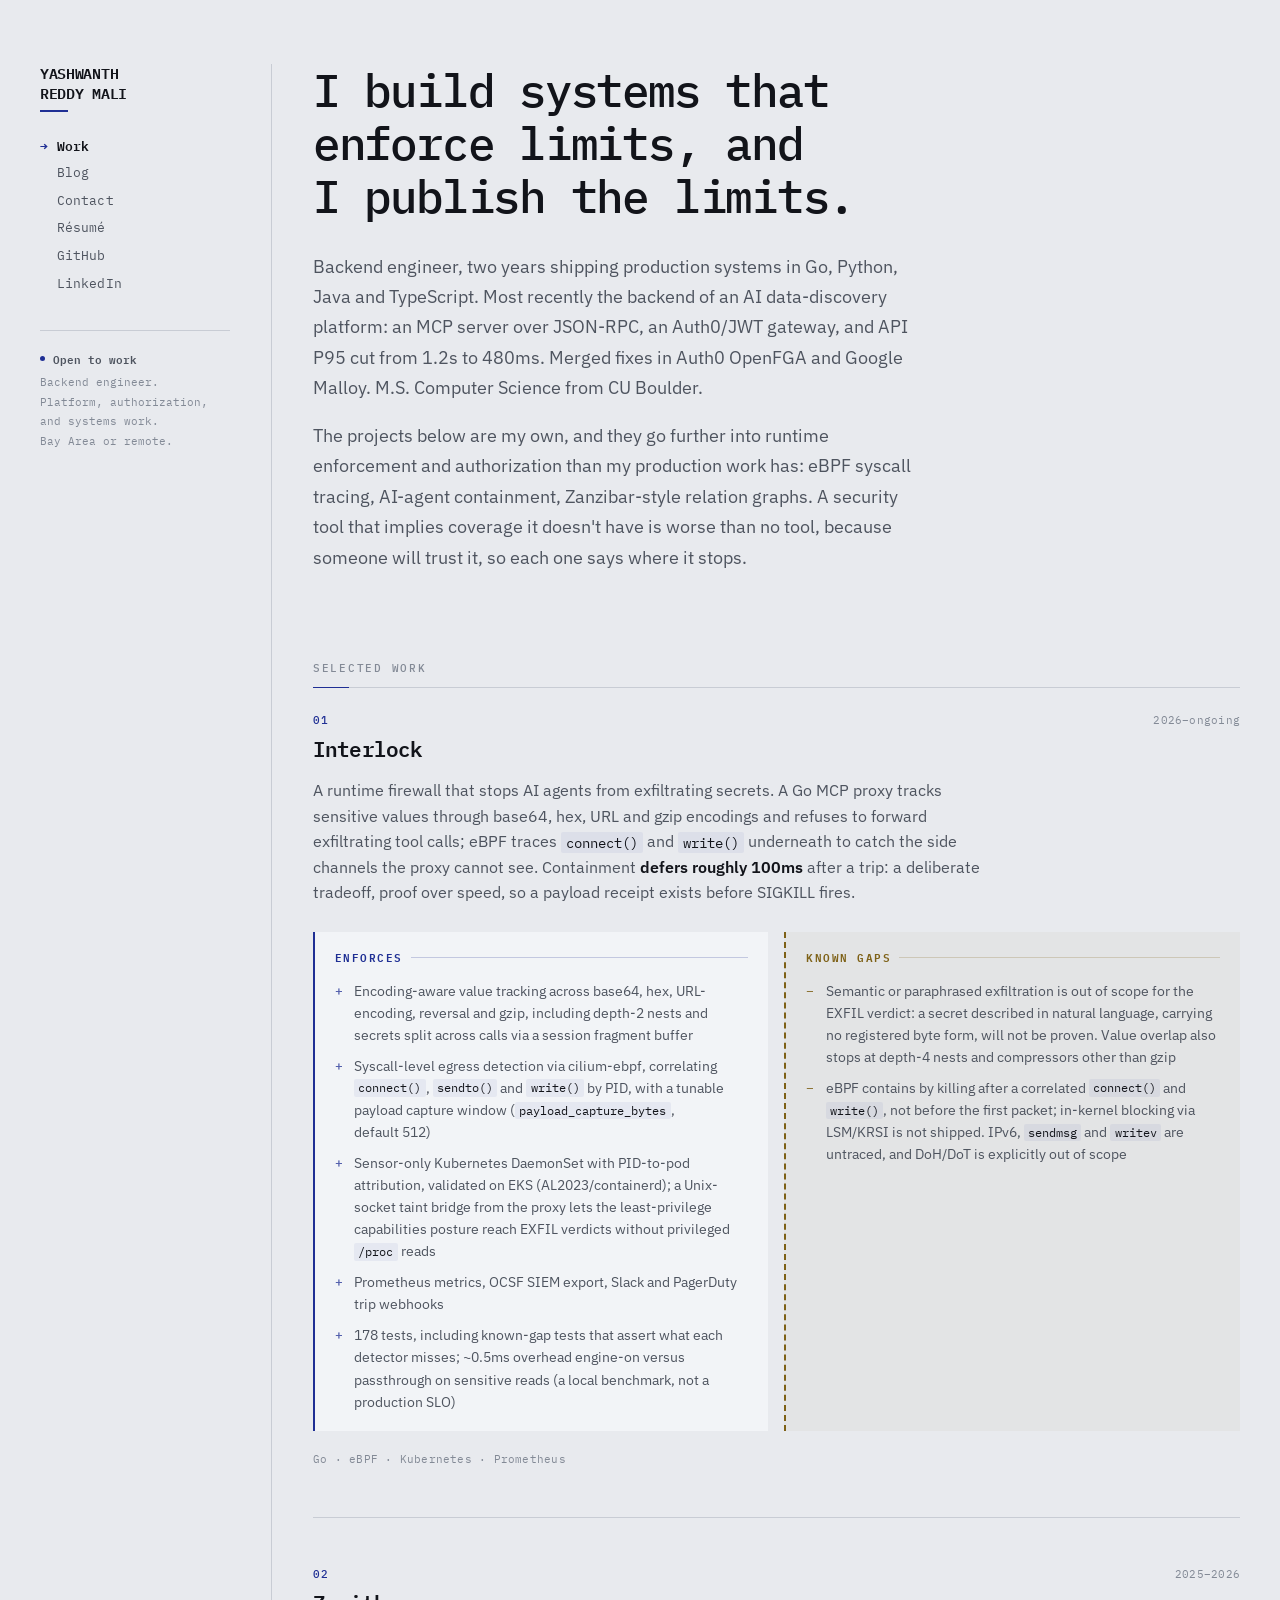
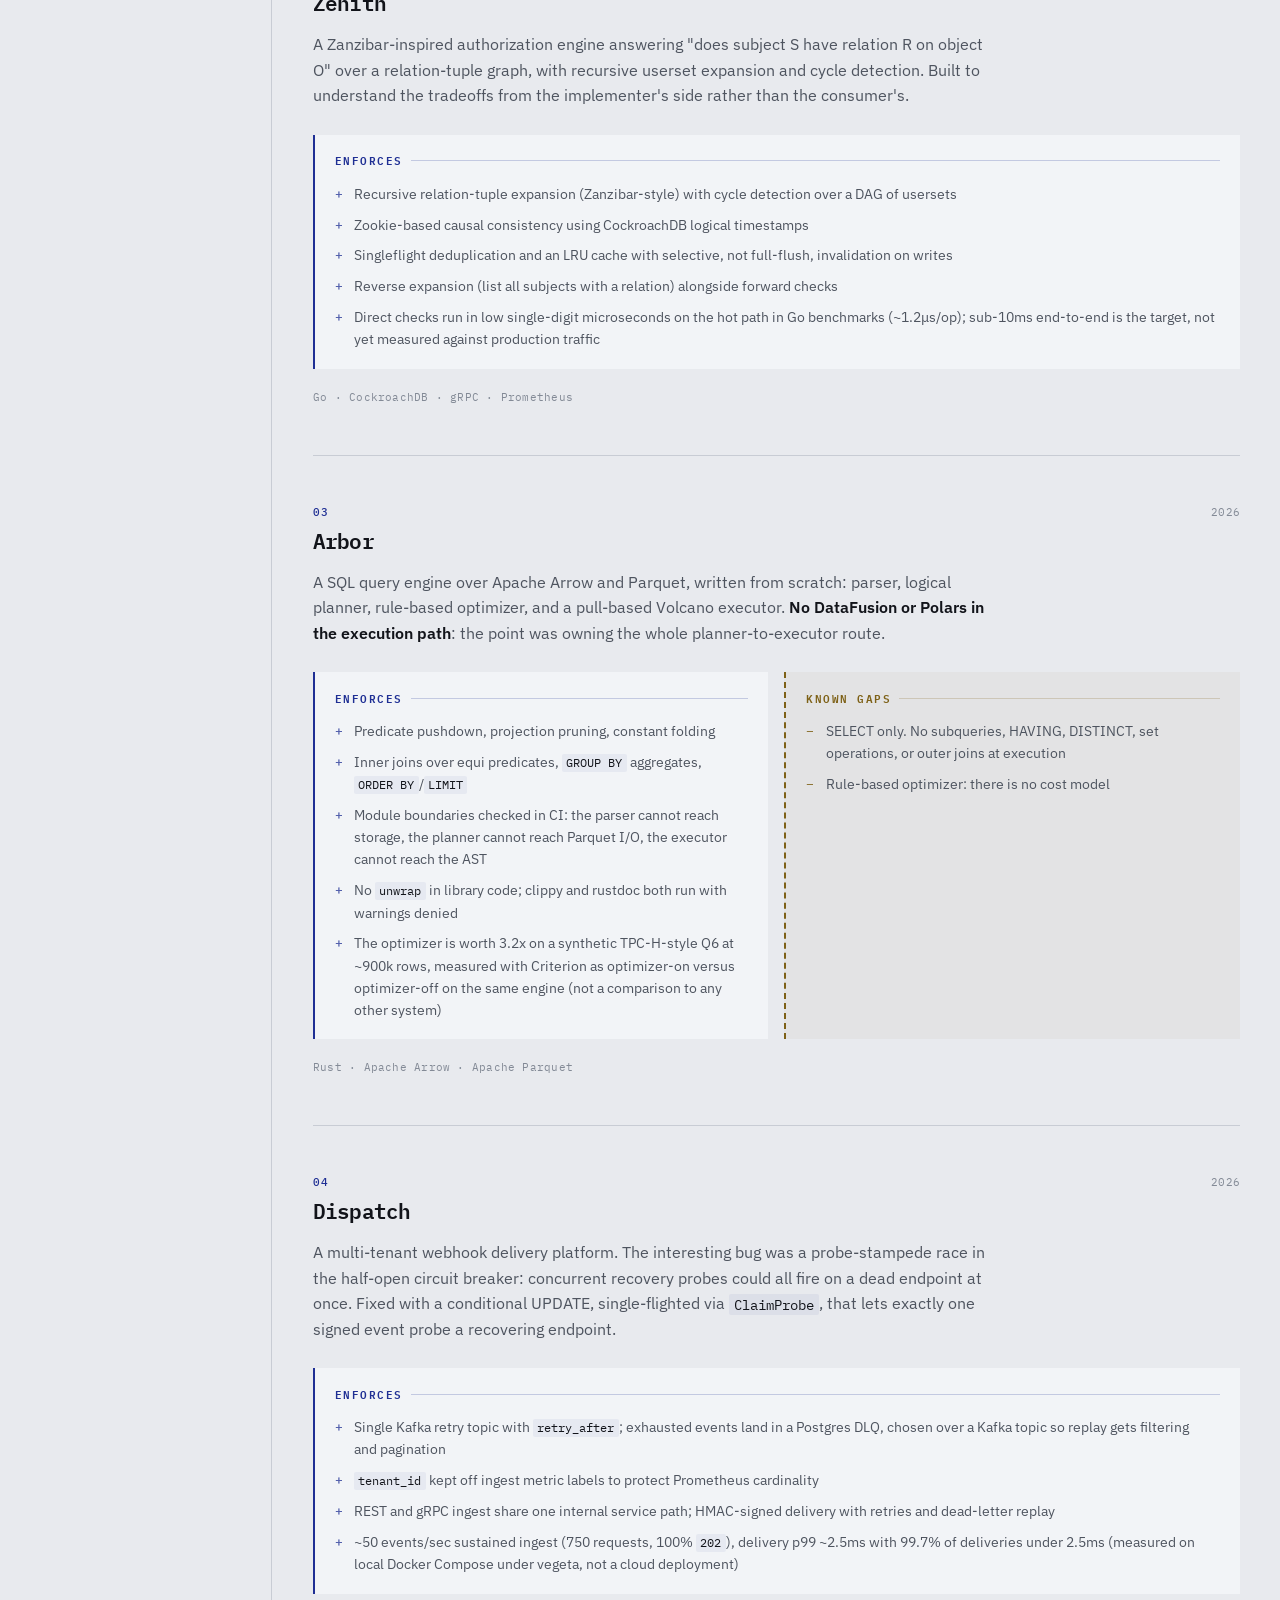
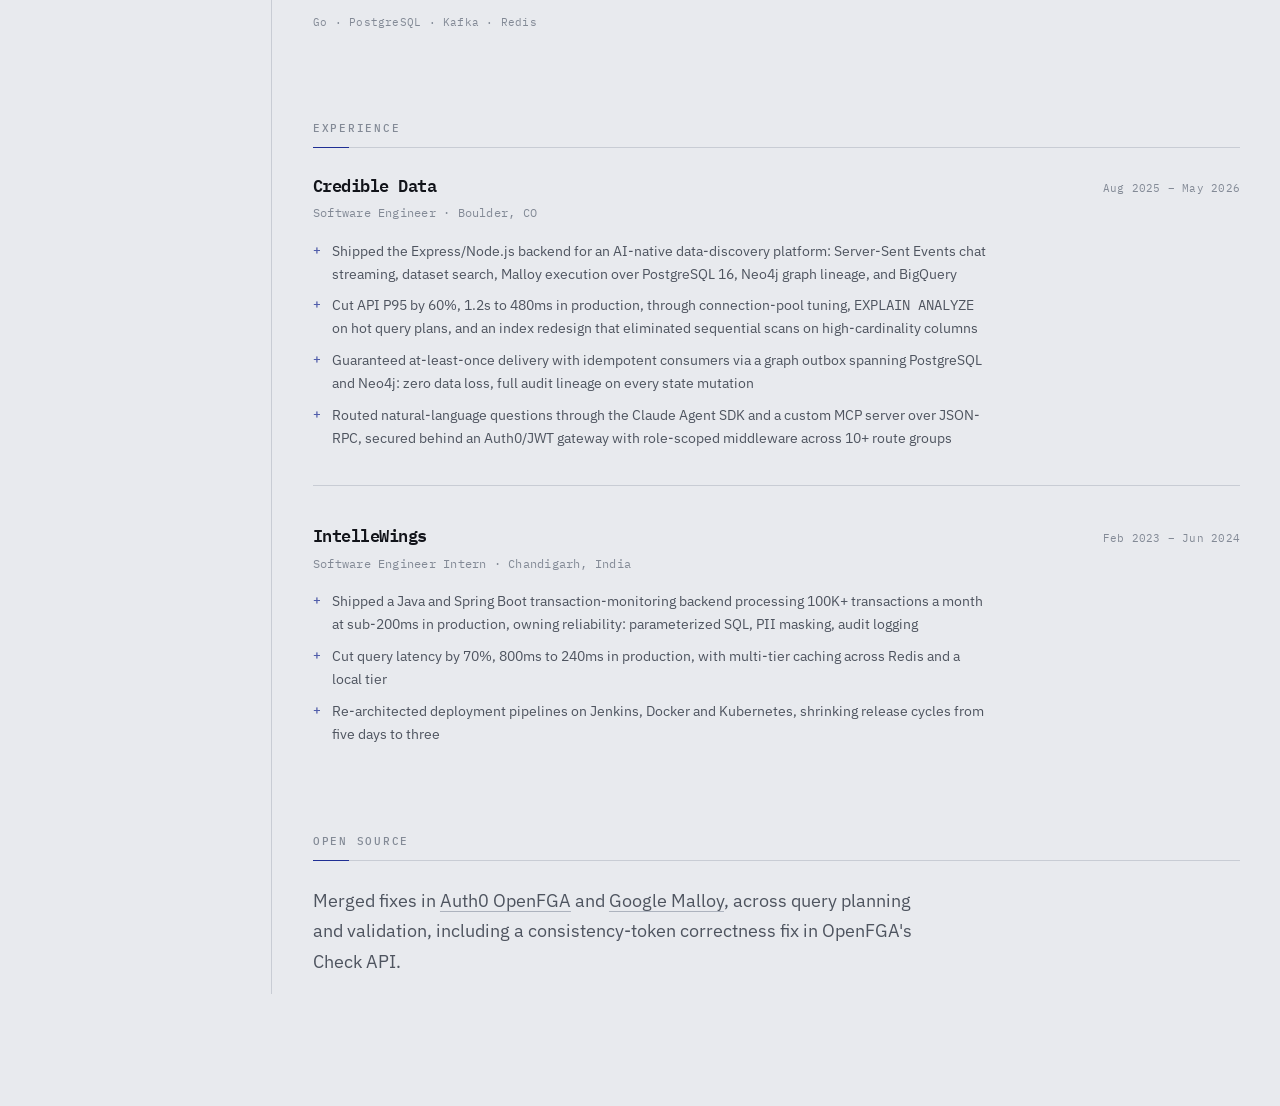
==== index.html @ bd410fbe "Initial commit: yashwanthreddymali.com Static site, no build step, no framework. Home, blog, and con" ====
<!DOCTYPE html>
<html lang="en">
<head>
<meta charset="utf-8">
<meta name="viewport" content="width=device-width, initial-scale=1">
<title>Yashwanth Reddy Mali | backend engineer</title>
<meta name="description" content="Backend engineer. Production systems in Go, Python and TypeScript; projects in runtime enforcement, authorization, and query engines.">
<link rel="icon" href="data:image/svg+xml,%3Csvg%20xmlns%3D%22http%3A%2F%2Fwww.w3.org%2F2000%2Fsvg%22%20viewBox%3D%220%200%2032%2032%22%3E%3Crect%20width%3D%2232%22%20height%3D%2232%22%20rx%3D%224%22%20fill%3D%22%2314161A%22%2F%3E%3Ctext%20x%3D%2216%22%20y%3D%2224%22%20font-family%3D%22ui-monospace%2CSFMono-Regular%2CMenlo%2Cmonospace%22%20font-size%3D%2221%22%20font-weight%3D%22700%22%20fill%3D%22%239DAEFF%22%20text-anchor%3D%22middle%22%3EY%3C%2Ftext%3E%3C%2Fsvg%3E">
<link rel="canonical" href="https://yashwanthreddymali.com/">
<meta property="og:type" content="website">
<meta property="og:site_name" content="Yashwanth Reddy Mali">
<meta property="og:url" content="https://yashwanthreddymali.com/">
<meta property="og:title" content="Yashwanth Reddy Mali | backend engineer">
<meta property="og:description" content="Backend engineer. Production systems in Go, Python and TypeScript; projects in runtime enforcement, authorization, and query engines.">
<meta name="twitter:card" content="summary">
<meta name="twitter:title" content="Yashwanth Reddy Mali | backend engineer">
<meta name="twitter:description" content="Backend engineer. Production systems in Go, Python and TypeScript; projects in runtime enforcement, authorization, and query engines.">
<link rel="preconnect" href="https://fonts.googleapis.com">
<link rel="preconnect" href="https://fonts.gstatic.com" crossorigin>
<link href="https://fonts.googleapis.com/css2?family=IBM+Plex+Mono:wght@400;500;600&family=IBM+Plex+Sans:wght@400;600&family=IBM+Plex+Serif:ital,wght@0,400;0,600;1,400&display=swap" rel="stylesheet">
<link rel="stylesheet" href="/assets/site.css">
</head>
<body>
<div class="shell">

  <header class="rail">
    <div class="rail-inner">
      <p class="wordmark"><a href="/">Yashwanth<br>Reddy Mali</a></p>
      <nav class="rail-nav" aria-label="Primary">
        <a href="/" aria-current="page">Work</a>
        <a href="/blog/">Blog</a>
        <a href="/contact/">Contact</a>
        <a href="/resume.pdf">R&eacute;sum&eacute;</a>
        <a href="https://github.com/yxshwanth">GitHub</a>
        <a href="https://linkedin.com/in/yashwanth-mali">LinkedIn</a>
      </nav>
      <div class="rail-status">
        <strong>Open to work</strong>
        Backend engineer.<br>Platform, authorization,<br>and systems work.<br>
        Bay Area or remote.
      </div>
    </div>
  </header>

  <main class="content">

    <h1 class="thesis">I build systems that enforce limits, and I publish the limits.</h1>

    <p class="standfirst">
      Backend engineer, two years shipping production systems in Go, Python, Java and TypeScript.
      Most recently the backend of an AI data-discovery platform: an MCP server over JSON-RPC, an
      Auth0/JWT gateway, and API P95 cut from 1.2s to 480ms. Merged fixes in Auth0 OpenFGA and
      Google Malloy. M.S. Computer Science from CU Boulder.
    </p>

    <p class="standfirst">
      The projects below are my own, and they go further into runtime enforcement and authorization
      than my production work has: eBPF syscall tracing, AI-agent containment, Zanzibar-style
      relation graphs. A security tool that implies coverage it doesn't have is worse than no tool,
      because someone will trust it, so each one says where it stops.
    </p>

    <section class="block" aria-labelledby="work">
      <p class="eyebrow" id="work">Selected work</p>

      <article class="entry">
        <div class="entry-head">
          <h2 class="entry-name">Interlock</h2>
          <span class="entry-meta">2026–ongoing</span>
        </div>
        <p class="entry-lede">
          A runtime firewall that stops AI agents from exfiltrating secrets. A Go MCP proxy tracks
          sensitive values through base64, hex, URL and gzip encodings and refuses to forward
          exfiltrating tool calls; eBPF traces <code>connect()</code> and <code>write()</code> underneath
          to catch the side channels the proxy cannot see. Containment
          <strong>defers roughly 100ms</strong> after a trip: a deliberate tradeoff, proof over speed,
          so a payload receipt exists before SIGKILL fires.
        </p>
        <div class="ledger">
          <div class="panel panel--enforces">
            <p class="panel-label">Enforces</p>
            <ul>
              <li>Encoding-aware value tracking across base64, hex, URL-encoding, reversal and gzip, including depth-2 nests and secrets split across calls via a session fragment buffer</li>
              <li>Syscall-level egress detection via cilium-ebpf, correlating <code>connect()</code>, <code>sendto()</code> and <code>write()</code> by PID, with a tunable payload capture window (<code>payload_capture_bytes</code>, default 512)</li>
              <li>Sensor-only Kubernetes DaemonSet with PID-to-pod attribution, validated on EKS (AL2023/containerd); a Unix-socket taint bridge from the proxy lets the least-privilege capabilities posture reach EXFIL verdicts without privileged <code>/proc</code> reads</li>
              <li>Prometheus metrics, OCSF SIEM export, Slack and PagerDuty trip webhooks</li>
              <li>178 tests, including known-gap tests that assert what each detector misses; ~0.5ms overhead engine-on versus passthrough on sensitive reads (a local benchmark, not a production SLO)</li>
            </ul>
          </div>
          <div class="panel panel--gaps">
            <p class="panel-label">Known gaps</p>
            <ul>
              <li>Semantic or paraphrased exfiltration is out of scope for the EXFIL verdict: a secret described in natural language, carrying no registered byte form, will not be proven. Value overlap also stops at depth-4 nests and compressors other than gzip</li>
              <li>eBPF contains by killing after a correlated <code>connect()</code> and <code>write()</code>, not before the first packet; in-kernel blocking via LSM/KRSI is not shipped. IPv6, <code>sendmsg</code> and <code>writev</code> are untraced, and DoH/DoT is explicitly out of scope</li>
            </ul>
          </div>
        </div>
        <p class="stack">Go · eBPF · Kubernetes · Prometheus</p>
      </article>

      <article class="entry">
        <div class="entry-head">
          <h2 class="entry-name">Zenith</h2>
          <span class="entry-meta">2025–2026</span>
        </div>
        <p class="entry-lede">
          A Zanzibar-inspired authorization engine answering "does subject S have relation R on
          object O" over a relation-tuple graph, with recursive userset expansion and cycle
          detection. Built to understand the tradeoffs from the implementer's side rather than
          the consumer's.
        </p>
        <div class="ledger">
          <div class="panel panel--enforces">
            <p class="panel-label">Enforces</p>
            <ul>
              <li>Recursive relation-tuple expansion (Zanzibar-style) with cycle detection over a DAG of usersets</li>
              <li>Zookie-based causal consistency using CockroachDB logical timestamps</li>
              <li>Singleflight deduplication and an LRU cache with selective, not full-flush, invalidation on writes</li>
              <li>Reverse expansion (list all subjects with a relation) alongside forward checks</li>
              <li>Direct checks run in low single-digit microseconds on the hot path in Go benchmarks (~1.2μs/op); sub-10ms end-to-end is the target, not yet measured against production traffic</li>
            </ul>
          </div>
        </div>
        <p class="stack">Go · CockroachDB · gRPC · Prometheus</p>
      </article>

      <article class="entry">
        <div class="entry-head">
          <h2 class="entry-name">Arbor</h2>
          <span class="entry-meta">2026</span>
        </div>
        <p class="entry-lede">
          A SQL query engine over Apache Arrow and Parquet, written from scratch: parser, logical
          planner, rule-based optimizer, and a pull-based Volcano executor.
          <strong>No DataFusion or Polars in the execution path</strong>: the point was owning the
          whole planner-to-executor route.
        </p>
        <div class="ledger">
          <div class="panel panel--enforces">
            <p class="panel-label">Enforces</p>
            <ul>
              <li>Predicate pushdown, projection pruning, constant folding</li>
              <li>Inner joins over equi predicates, <code>GROUP BY</code> aggregates, <code>ORDER BY</code>/<code>LIMIT</code></li>
              <li>Module boundaries checked in CI: the parser cannot reach storage, the planner cannot reach Parquet I/O, the executor cannot reach the AST</li>
              <li>No <code>unwrap</code> in library code; clippy and rustdoc both run with warnings denied</li>
              <li>The optimizer is worth 3.2x on a synthetic TPC-H-style Q6 at ~900k rows, measured with Criterion as optimizer-on versus optimizer-off on the same engine (not a comparison to any other system)</li>
            </ul>
          </div>
          <div class="panel panel--gaps">
            <p class="panel-label">Known gaps</p>
            <ul>
              <li>SELECT only. No subqueries, HAVING, DISTINCT, set operations, or outer joins at execution</li>
              <li>Rule-based optimizer: there is no cost model</li>
            </ul>
          </div>
        </div>
        <p class="stack">Rust · Apache Arrow · Apache Parquet</p>
      </article>

      <article class="entry">
        <div class="entry-head">
          <h2 class="entry-name">Dispatch</h2>
          <span class="entry-meta">2026</span>
        </div>
        <p class="entry-lede">
          A multi-tenant webhook delivery platform. The interesting bug was a probe-stampede race
          in the half-open circuit breaker: concurrent recovery probes could all fire on a dead
          endpoint at once. Fixed with a conditional UPDATE, single-flighted via <code>ClaimProbe</code>,
          that lets exactly one signed event probe a recovering endpoint.
        </p>
        <div class="ledger">
          <div class="panel panel--enforces">
            <p class="panel-label">Enforces</p>
            <ul>
              <li>Single Kafka retry topic with <code>retry_after</code>; exhausted events land in a Postgres DLQ, chosen over a Kafka topic so replay gets filtering and pagination</li>
              <li><code>tenant_id</code> kept off ingest metric labels to protect Prometheus cardinality</li>
              <li>REST and gRPC ingest share one internal service path; HMAC-signed delivery with retries and dead-letter replay</li>
              <li>~50 events/sec sustained ingest (750 requests, 100% <code>202</code>), delivery p99 ~2.5ms with 99.7% of deliveries under 2.5ms (measured on local Docker Compose under vegeta, not a cloud deployment)</li>
            </ul>
          </div>
        </div>
        <p class="stack">Go · PostgreSQL · Kafka · Redis</p>
      </article>
    </section>

    <section class="block" aria-labelledby="experience">
      <p class="eyebrow" id="experience">Experience</p>

      <article class="role">
        <div class="role-head">
          <h2 class="role-name">Credible Data</h2>
          <span class="role-meta">Aug 2025 – May 2026</span>
        </div>
        <p class="role-title">Software Engineer · Boulder, CO</p>
        <ul class="role-points">
          <li>Shipped the Express/Node.js backend for an AI-native data-discovery platform: Server-Sent Events chat streaming, dataset search, Malloy execution over PostgreSQL 16, Neo4j graph lineage, and BigQuery</li>
          <li>Cut API P95 by 60%, 1.2s to 480ms in production, through connection-pool tuning, <code>EXPLAIN ANALYZE</code> on hot query plans, and an index redesign that eliminated sequential scans on high-cardinality columns</li>
          <li>Guaranteed at-least-once delivery with idempotent consumers via a graph outbox spanning PostgreSQL and Neo4j: zero data loss, full audit lineage on every state mutation</li>
          <li>Routed natural-language questions through the Claude Agent SDK and a custom MCP server over JSON-RPC, secured behind an Auth0/JWT gateway with role-scoped middleware across 10+ route groups</li>
        </ul>
      </article>

      <article class="role">
        <div class="role-head">
          <h2 class="role-name">IntelleWings</h2>
          <span class="role-meta">Feb 2023 – Jun 2024</span>
        </div>
        <p class="role-title">Software Engineer Intern · Chandigarh, India</p>
        <ul class="role-points">
          <li>Shipped a Java and Spring Boot transaction-monitoring backend processing 100K+ transactions a month at sub-200ms in production, owning reliability: parameterized SQL, PII masking, audit logging</li>
          <li>Cut query latency by 70%, 800ms to 240ms in production, with multi-tier caching across Redis and a local tier</li>
          <li>Re-architected deployment pipelines on Jenkins, Docker and Kubernetes, shrinking release cycles from five days to three</li>
        </ul>
      </article>
    </section>

    <section class="block" aria-labelledby="os">
      <p class="eyebrow" id="os">Open source</p>
      <p class="standfirst">
        Merged fixes in <a href="https://github.com/openfga/openfga">Auth0 OpenFGA</a> and
        <a href="https://github.com/malloydata/malloy">Google Malloy</a>, across query planning and
        validation, including a consistency-token correctness fix in OpenFGA's Check API.
      </p>
    </section>

  </main>
</div>
</body>
</html>
---- assets/site.css ----
/* ============================================================
   yashwanthreddymali.com

   Type:   IBM Plex superfamily. Mono as display and instrument
           label, Sans as UI, Serif for long-form reading.
   Color:  cool bone paper, ink, deep ultramarine for capability,
           brass reserved exclusively for stated limits.
   Idea:   the page is a register. Hairlines, tabular figures,
           numbered entries, and a ledger where capability is a
           credit (+) and every named limit is a debit (-).
   No build step. No dependencies. No JavaScript.
   ============================================================ */

:root {
  color-scheme: light;

  --paper:        #E8EAEE;
  --paper-raised: #F2F4F7;
  --paper-sunken: #DEE1E7;
  --ink:          #12141A;
  --ink-soft:     #4E545F;
  --ink-faint:    #838A96;
  --rule:         #C8CCD4;
  --rule-strong:  #ADB3BE;
  --accent:       #1F2F94;
  --accent-wash:  rgba(31, 47, 148, 0.055);
  --brass:        #7E6117;
  --brass-wash:   rgba(126, 97, 23, 0.045);

  --measure: 68ch;
  --rail: 14.5rem;
  --gutter: clamp(1.5rem, 3.2vw, 2.75rem);
  --step: clamp(1rem, 0.6rem + 1.4vw, 1.5rem);

  --mono:  "IBM Plex Mono", ui-monospace, "SF Mono", Menlo, monospace;
  --sans:  "IBM Plex Sans", ui-sans-serif, system-ui, -apple-system, sans-serif;
  --serif: "IBM Plex Serif", Georgia, serif;

  --ease: cubic-bezier(0.2, 0.7, 0.3, 1);
}

@media (prefers-color-scheme: dark) {
  :root {
    color-scheme: dark;

    --paper:        #101216;
    --paper-raised: #171A20;
    --paper-sunken: #0B0D10;
    --ink:          #E7E9ED;
    --ink-soft:     #9DA4B0;
    --ink-faint:    #6B7280;
    --rule:         #272C35;
    --rule-strong:  #39404B;
    --accent:       #9DAEFF;
    --accent-wash:  rgba(157, 174, 255, 0.07);
    --brass:        #D9B25C;
    --brass-wash:   rgba(217, 178, 92, 0.06);
  }
}

*, *::before, *::after { box-sizing: border-box; }

html {
  -webkit-text-size-adjust: 100%;
  scroll-behavior: smooth;
}
@media (prefers-reduced-motion: reduce) {
  html { scroll-behavior: auto; }
}

body {
  margin: 0;
  background: var(--paper);
  color: var(--ink);
  font-family: var(--sans);
  font-size: 16px;
  line-height: 1.6;
  font-optical-sizing: auto;
  font-feature-settings: "kern" 1, "liga" 1, "calt" 1;
  text-rendering: optimizeLegibility;
  -webkit-font-smoothing: antialiased;
  -moz-osx-font-smoothing: grayscale;
}

::selection {
  background: var(--accent);
  color: var(--paper);
}

/* ---------- links ----------
   Underline sits low and thin, then thickens into the accent on
   hover rather than swapping color abruptly. */

a {
  color: inherit;
  text-decoration-line: underline;
  text-decoration-thickness: 1px;
  text-decoration-color: var(--rule-strong);
  text-underline-offset: 0.22em;
  transition: color 0.18s var(--ease),
              text-decoration-color 0.18s var(--ease),
              text-decoration-thickness 0.18s var(--ease);
}
a:hover {
  color: var(--accent);
  text-decoration-color: var(--accent);
  text-decoration-thickness: 1.5px;
}

:focus-visible {
  outline: 2px solid var(--accent);
  outline-offset: 3px;
  border-radius: 1px;
}

code, kbd, samp, pre { font-family: var(--mono); }

/* ---------- shell ----------
   The rail's right border is the spine of the register: it runs
   the full height of the page because grid items stretch. */

.shell {
  display: grid;
  grid-template-columns: var(--rail) minmax(0, 1fr);
  max-width: 78rem;
  margin: 0 auto;
  padding: clamp(2.5rem, 5vw, 5rem) var(--step) 7rem;
}

.rail {
  position: relative;
  border-right: 1px solid var(--rule);
  padding-right: var(--gutter);
}

.content {
  min-width: 0;
  padding-left: var(--gutter);
}

/* ---------- left rail ---------- */

.rail-inner { position: sticky; top: clamp(2.5rem, 5vw, 5rem); }

.wordmark {
  font-family: var(--mono);
  font-size: 0.95rem;
  font-weight: 600;
  line-height: 1.3;
  letter-spacing: -0.02em;
  margin: 0 0 2rem;
  text-transform: uppercase;
}
.wordmark a {
  text-decoration: none;
  display: block;
  position: relative;
}
.wordmark a::after {
  content: "";
  position: absolute;
  left: 0;
  bottom: -0.55rem;
  width: 1.75rem;
  height: 2px;
  background: var(--accent);
  transition: width 0.28s var(--ease);
}
.wordmark a:hover { color: var(--ink); }
.wordmark a:hover::after { width: 3.25rem; }

/* Nav reserves the marker column so nothing shifts on the
   current page or on hover. */
.rail-nav {
  display: flex;
  flex-direction: column;
  gap: 0.45rem;
  margin-bottom: 2.25rem;
}
.rail-nav a {
  position: relative;
  font-family: var(--mono);
  font-size: 0.8rem;
  letter-spacing: 0.01em;
  text-decoration: none;
  color: var(--ink-soft);
  width: fit-content;
  padding-left: 1.05rem;
  transition: color 0.18s var(--ease);
}
.rail-nav a::before {
  content: "\2192";
  position: absolute;
  left: 0;
  color: var(--accent);
  opacity: 0;
  transform: translateX(-0.25rem);
  transition: opacity 0.2s var(--ease), transform 0.2s var(--ease);
}
.rail-nav a:hover { color: var(--accent); }
.rail-nav a:hover::before { opacity: 0.55; transform: none; }
.rail-nav a[aria-current="page"] { color: var(--ink); font-weight: 600; }
.rail-nav a[aria-current="page"]::before { opacity: 1; transform: none; }

/* Status reads as a plate on the instrument, not a paragraph. */
.rail-status {
  border-top: 1px solid var(--rule);
  padding-top: 1.1rem;
  font-family: var(--mono);
  font-size: 0.7rem;
  line-height: 1.75;
  color: var(--ink-faint);
  text-wrap: pretty;
}
.rail-status strong {
  display: flex;
  align-items: center;
  gap: 0.5rem;
  color: var(--ink-soft);
  font-weight: 600;
  margin-bottom: 0.3rem;
}
.rail-status strong::before {
  content: "";
  width: 5px;
  height: 5px;
  border-radius: 50%;
  background: var(--accent);
  flex-shrink: 0;
}

/* ---------- content ---------- */

.thesis {
  font-family: var(--mono);
  font-size: clamp(1.6rem, 1rem + 2.4vw, 2.9rem);
  font-weight: 500;
  line-height: 1.14;
  letter-spacing: -0.048em;
  margin: 0 0 1.75rem;
  max-width: 20ch;
  text-wrap: balance;
}

.standfirst {
  font-size: clamp(1rem, 0.94rem + 0.3vw, 1.15rem);
  line-height: 1.65;
  color: var(--ink-soft);
  max-width: 56ch;
  margin: 0 0 1.1rem;
  text-wrap: pretty;
}

/* Section headers are instrument labels: wide-tracked, ruled,
   with a short accent tick anchoring the left edge. */
.eyebrow {
  position: relative;
  font-family: var(--mono);
  font-size: 0.68rem;
  font-weight: 500;
  letter-spacing: 0.16em;
  text-transform: uppercase;
  color: var(--ink-faint);
  margin: 0 0 1.5rem;
  padding-bottom: 0.6rem;
  border-bottom: 1px solid var(--rule);
}
.eyebrow::after {
  content: "";
  position: absolute;
  left: 0;
  bottom: -1px;
  width: 2.25rem;
  height: 1px;
  background: var(--accent);
}

.block {
  margin-top: clamp(3.5rem, 7vw, 5.5rem);
  counter-reset: entry;
}

/* ---------- project entries ----------
   Each entry is a numbered record. The counter runs in the
   masthead so the section reads as an indexed register. */

.entry {
  counter-increment: entry;
  padding-bottom: 3rem;
  margin-bottom: 3rem;
  border-bottom: 1px solid var(--rule);
}
.entry:last-child { border-bottom: 0; margin-bottom: 0; padding-bottom: 0; }

.entry-head {
  display: grid;
  grid-template-columns: 1fr auto;
  align-items: baseline;
  column-gap: 1rem;
  margin-bottom: 0.75rem;
}
/* Placement is explicit: the record number and its date share the
   masthead row, the name spans the row beneath. Left to auto-flow,
   the full-width name would push the date to a third row. */
.entry-head::before {
  content: counter(entry, decimal-leading-zero);
  grid-row: 1;
  grid-column: 1;
  font-family: var(--mono);
  font-size: 0.68rem;
  font-weight: 500;
  letter-spacing: 0.14em;
  font-variant-numeric: tabular-nums;
  color: var(--accent);
}

.entry-meta {
  grid-row: 1;
  grid-column: 2;
  font-family: var(--mono);
  font-size: 0.7rem;
  font-variant-numeric: tabular-nums;
  color: var(--ink-faint);
  letter-spacing: 0.02em;
  text-align: right;
}

.entry-name {
  grid-row: 2;
  grid-column: 1 / -1;
  font-family: var(--mono);
  font-size: 1.32rem;
  font-weight: 600;
  letter-spacing: -0.04em;
  margin: 0.15rem 0 0;
}

.entry-lede {
  max-width: var(--measure);
  margin: 0 0 1.6rem;
  color: var(--ink-soft);
  text-wrap: pretty;
}
.entry-lede strong { color: var(--ink); font-weight: 600; }

/* Inline code: a tinted well, never a floating box. */
.entry-lede code,
.panel code,
.article-body :not(pre) > code {
  font-size: 0.86em;
  background: var(--accent-wash);
  color: var(--ink);
  padding: 0.12em 0.36em;
  border-radius: 2px;
  overflow-wrap: break-word;
}

/* ---------- the signature: enforces / known gaps ----------
   A double-entry ledger. Capability is a credit (+) in
   ultramarine; every named limit is a debit (-) in brass.
   Brass appears nowhere else on the site. */

/* Columns stretch to a shared height so the entry ends on one line.
   A project with five credits and two debits should still read as one
   ruled block, the way a ledger column rule runs the full entry. */
.ledger {
  display: grid;
  grid-template-columns: repeat(auto-fit, minmax(min(100%, 18rem), 1fr));
  gap: 1rem;
  align-items: stretch;
}

.panel {
  padding: 1.1rem 1.25rem 1.15rem;
  border-left: 2px solid transparent;
}

.panel-label {
  display: flex;
  align-items: center;
  gap: 0.5rem;
  font-family: var(--mono);
  font-size: 0.66rem;
  font-weight: 600;
  letter-spacing: 0.14em;
  text-transform: uppercase;
  margin: 0 0 0.85rem;
}
.panel-label::after {
  content: "";
  flex: 1;
  height: 1px;
  background: currentColor;
  opacity: 0.22;
}

.panel ul { margin: 0; padding: 0; list-style: none; }
.panel li {
  position: relative;
  padding-left: 1.2rem;
  font-size: 0.875rem;
  line-height: 1.58;
  margin-bottom: 0.55rem;
  color: var(--ink-soft);
  text-wrap: pretty;
  overflow-wrap: break-word;
}
.panel li:last-child { margin-bottom: 0; }
.panel li::before {
  position: absolute;
  left: 0;
  top: 0;
  font-family: var(--mono);
  font-size: 0.8rem;
  line-height: 1.72;
  font-weight: 500;
}

.panel--enforces {
  background: var(--paper-raised);
  border-left-color: var(--accent);
}
.panel--enforces .panel-label { color: var(--accent); }
.panel--enforces li::before { content: "+"; color: var(--accent); opacity: 0.75; }

.panel--gaps {
  background: var(--brass-wash);
  border-left-style: dashed;
  border-left-color: var(--brass);
}
.panel--gaps .panel-label { color: var(--brass); }
.panel--gaps li::before { content: "\2212"; color: var(--brass); opacity: 0.85; }

.stack {
  font-family: var(--mono);
  font-size: 0.7rem;
  color: var(--ink-faint);
  letter-spacing: 0.02em;
  margin: 1.25rem 0 0;
}

/* ---------- experience ----------
   Lighter than a project entry: no register number, no ledger.
   Production work is evidenced by outcomes under real traffic, so
   there is no scope panel to state. Bullets keep the ledger's
   credit marker, since that is what they are. */

.role {
  padding-bottom: 2.25rem;
  margin-bottom: 2.25rem;
  border-bottom: 1px solid var(--rule);
}
.role:last-child { border-bottom: 0; margin-bottom: 0; padding-bottom: 0; }

.role-head {
  display: grid;
  grid-template-columns: 1fr auto;
  align-items: baseline;
  column-gap: 1rem;
}

.role-name {
  font-family: var(--mono);
  font-size: 1.05rem;
  font-weight: 600;
  letter-spacing: -0.03em;
  margin: 0;
}

.role-meta {
  font-family: var(--mono);
  font-size: 0.7rem;
  font-variant-numeric: tabular-nums;
  color: var(--ink-faint);
  letter-spacing: 0.02em;
  text-align: right;
}

.role-title {
  font-family: var(--mono);
  font-size: 0.72rem;
  letter-spacing: 0.02em;
  color: var(--ink-faint);
  margin: 0.35rem 0 1rem;
}

.role-points { margin: 0; padding: 0; list-style: none; max-width: var(--measure); }
.role-points li {
  position: relative;
  padding-left: 1.2rem;
  font-size: 0.9rem;
  line-height: 1.6;
  margin-bottom: 0.55rem;
  color: var(--ink-soft);
  text-wrap: pretty;
}
.role-points li:last-child { margin-bottom: 0; }
.role-points li::before {
  content: "+";
  position: absolute;
  left: 0;
  top: 0;
  font-family: var(--mono);
  font-size: 0.8rem;
  line-height: 1.72;
  font-weight: 500;
  color: var(--accent);
  opacity: 0.75;
}

/* ---------- writing index ---------- */

.post-link {
  display: block;
  text-decoration: none;
  padding: 1.5rem 0;
  border-bottom: 1px solid var(--rule);
  transition: border-color 0.2s var(--ease);
}
.post-link:hover { border-bottom-color: var(--rule-strong); }
.post-link:hover .post-title { color: var(--accent); }

.post-date {
  display: inline-block;
  font-family: var(--mono);
  font-size: 0.66rem;
  font-weight: 500;
  letter-spacing: 0.14em;
  color: var(--ink-faint);
  text-transform: uppercase;
  font-variant-numeric: tabular-nums;
}
.post-title {
  font-family: var(--mono);
  font-size: 1.12rem;
  font-weight: 600;
  letter-spacing: -0.035em;
  margin: 0.4rem 0 0.45rem;
  color: var(--ink);
  transition: color 0.18s var(--ease);
  text-wrap: balance;
}
.post-blurb {
  margin: 0;
  font-size: 0.9rem;
  color: var(--ink-soft);
  max-width: 58ch;
  text-wrap: pretty;
}

/* ---------- long-form article ---------- */

.article { max-width: var(--measure); }

.article-title {
  font-family: var(--mono);
  font-size: clamp(1.5rem, 1rem + 1.9vw, 2.3rem);
  font-weight: 600;
  letter-spacing: -0.045em;
  line-height: 1.14;
  margin: 0.65rem 0 1.5rem;
  text-wrap: balance;
}

.article-body {
  font-family: var(--serif);
  font-size: 1.0625rem;
  line-height: 1.74;
}
.article-body p { margin: 0 0 1.35rem; text-wrap: pretty; }

.article-body h2 {
  position: relative;
  font-family: var(--mono);
  font-size: 0.94rem;
  font-weight: 600;
  letter-spacing: 0.01em;
  margin: 3rem 0 1rem;
  padding-bottom: 0.5rem;
  border-bottom: 1px solid var(--rule);
}
.article-body h2::after {
  content: "";
  position: absolute;
  left: 0;
  bottom: -1px;
  width: 2.25rem;
  height: 1px;
  background: var(--accent);
}

.article-body pre {
  font-size: 0.8rem;
  line-height: 1.62;
  background: var(--paper-raised);
  padding: 1.1rem 1.25rem;
  overflow-x: auto;
  border-left: 2px solid var(--rule-strong);
  margin: 0 0 1.35rem;
  tab-size: 2;
}
.article-body pre code {
  background: none;
  padding: 0;
  font-size: inherit;
}

/* The ledger can appear inside long-form prose, where it keeps its
   own type and rhythm rather than inheriting the serif body. */
.article-body .ledger { font-family: var(--sans); margin: 0 0 1.5rem; }
.article-body .panel-label { margin: 0 0 0.85rem; }

.article-body blockquote {
  margin: 0 0 1.35rem;
  padding: 0.15rem 0 0.15rem 1.25rem;
  border-left: 2px dashed var(--brass);
  color: var(--ink-soft);
  font-style: normal;
  font-size: 0.97em;
}

.draft-flag {
  font-family: var(--mono);
  font-size: 0.7rem;
  line-height: 1.65;
  color: var(--brass);
  background: var(--brass-wash);
  border: 1px dashed var(--brass);
  padding: 0.8rem 1rem;
  margin-bottom: 2.25rem;
  text-wrap: pretty;
}

/* Reading progress. Function, not decoration: it appears only on
   long-form pages, and only where scroll timelines exist. */
.progress {
  position: fixed;
  inset: 0 0 auto 0;
  height: 2px;
  background: var(--accent);
  transform: scaleX(0);
  transform-origin: 0 50%;
  z-index: 10;
}
@supports (animation-timeline: scroll()) {
  .progress {
    animation: progress linear both;
    animation-timeline: scroll(root block);
  }
}
@keyframes progress {
  from { transform: scaleX(0); }
  to   { transform: scaleX(1); }
}

/* ---------- contact ---------- */

.rows { border-top: 1px solid var(--rule); margin-top: 1.75rem; }
.row {
  display: flex;
  flex-wrap: wrap;
  gap: 0.3rem 1.5rem;
  align-items: baseline;
  padding: 0.95rem 0;
  border-bottom: 1px solid var(--rule);
}
.row-key {
  font-family: var(--mono);
  font-size: 0.66rem;
  font-weight: 500;
  letter-spacing: 0.14em;
  text-transform: uppercase;
  color: var(--ink-faint);
  width: 7rem;
  flex-shrink: 0;
}
.row-val {
  font-family: var(--mono);
  font-size: 0.9rem;
  letter-spacing: -0.01em;
  overflow-wrap: anywhere;
}

.note {
  font-size: 0.9rem;
  color: var(--ink-soft);
  max-width: 54ch;
  margin: 2.25rem 0 0;
  text-wrap: pretty;
}

/* ---------- motion ----------
   Entrance on load for what is already in view; a scroll-linked
   reveal for records further down the register. Both are
   progressive: without support, everything is simply visible. */

@media (prefers-reduced-motion: no-preference) {
  .rail-inner, .content > * {
    animation: rise 0.55s var(--ease) backwards;
  }
  .rail-inner { animation-delay: 0.02s; }
  .content > *:nth-child(1) { animation-delay: 0.08s; }
  .content > *:nth-child(2) { animation-delay: 0.13s; }
  .content > *:nth-child(3) { animation-delay: 0.18s; }
  .content > *:nth-child(n+4) { animation-delay: 0.22s; }

  @supports (animation-timeline: view()) {
    .entry {
      animation: reveal linear both;
      animation-timeline: view();
      animation-range: entry 0% entry 30%;
    }
  }
}

@keyframes rise {
  from { opacity: 0; transform: translateY(0.5rem); }
  to   { opacity: 1; transform: none; }
}

@keyframes reveal {
  from { opacity: 0; transform: translateY(0.75rem); }
  to   { opacity: 1; transform: none; }
}

/* ---------- responsive ---------- */

@media (max-width: 46rem) {
  .shell {
    grid-template-columns: 1fr;
    padding-bottom: 4.5rem;
  }
  .rail {
    border-right: 0;
    border-bottom: 1px solid var(--rule);
    padding-right: 0;
    padding-bottom: 1.75rem;
    margin-bottom: 2.25rem;
  }
  .rail-inner { position: static; }
  .content { padding-left: 0; }

  .wordmark { margin-bottom: 1.75rem; }
  .rail-nav {
    flex-direction: row;
    flex-wrap: wrap;
    gap: 0.5rem 1.35rem;
    margin-bottom: 1.75rem;
  }
  .rail-nav a { padding-left: 0; }
  .rail-nav a::before { display: none; }
  .rail-nav a[aria-current="page"] {
    text-decoration: underline;
    text-decoration-color: var(--accent);
    text-underline-offset: 0.3em;
  }

  .entry { padding-bottom: 2.5rem; margin-bottom: 2.5rem; }
}

/* ---------- print ---------- */

@media print {
  :root {
    --paper: #fff; --paper-raised: #fff; --ink: #000;
    --ink-soft: #222; --ink-faint: #555;
    --rule: #bbb; --rule-strong: #999;
    --accent: #000; --brass: #000;
    --accent-wash: transparent; --brass-wash: transparent;
  }
  .shell { display: block; max-width: none; padding: 0; }
  .rail, .progress { display: none; }
  .content { padding-left: 0; }
  .entry, .panel { break-inside: avoid; }
  .ledger { display: block; }
  .panel { margin-bottom: 0.75rem; border-left: 1px solid #999; }
  a { text-decoration: none; }
  .article-body a[href^="http"]::after {
    content: " (" attr(href) ")";
    font-family: var(--mono);
    font-size: 0.8em;
    color: #555;
  }
}
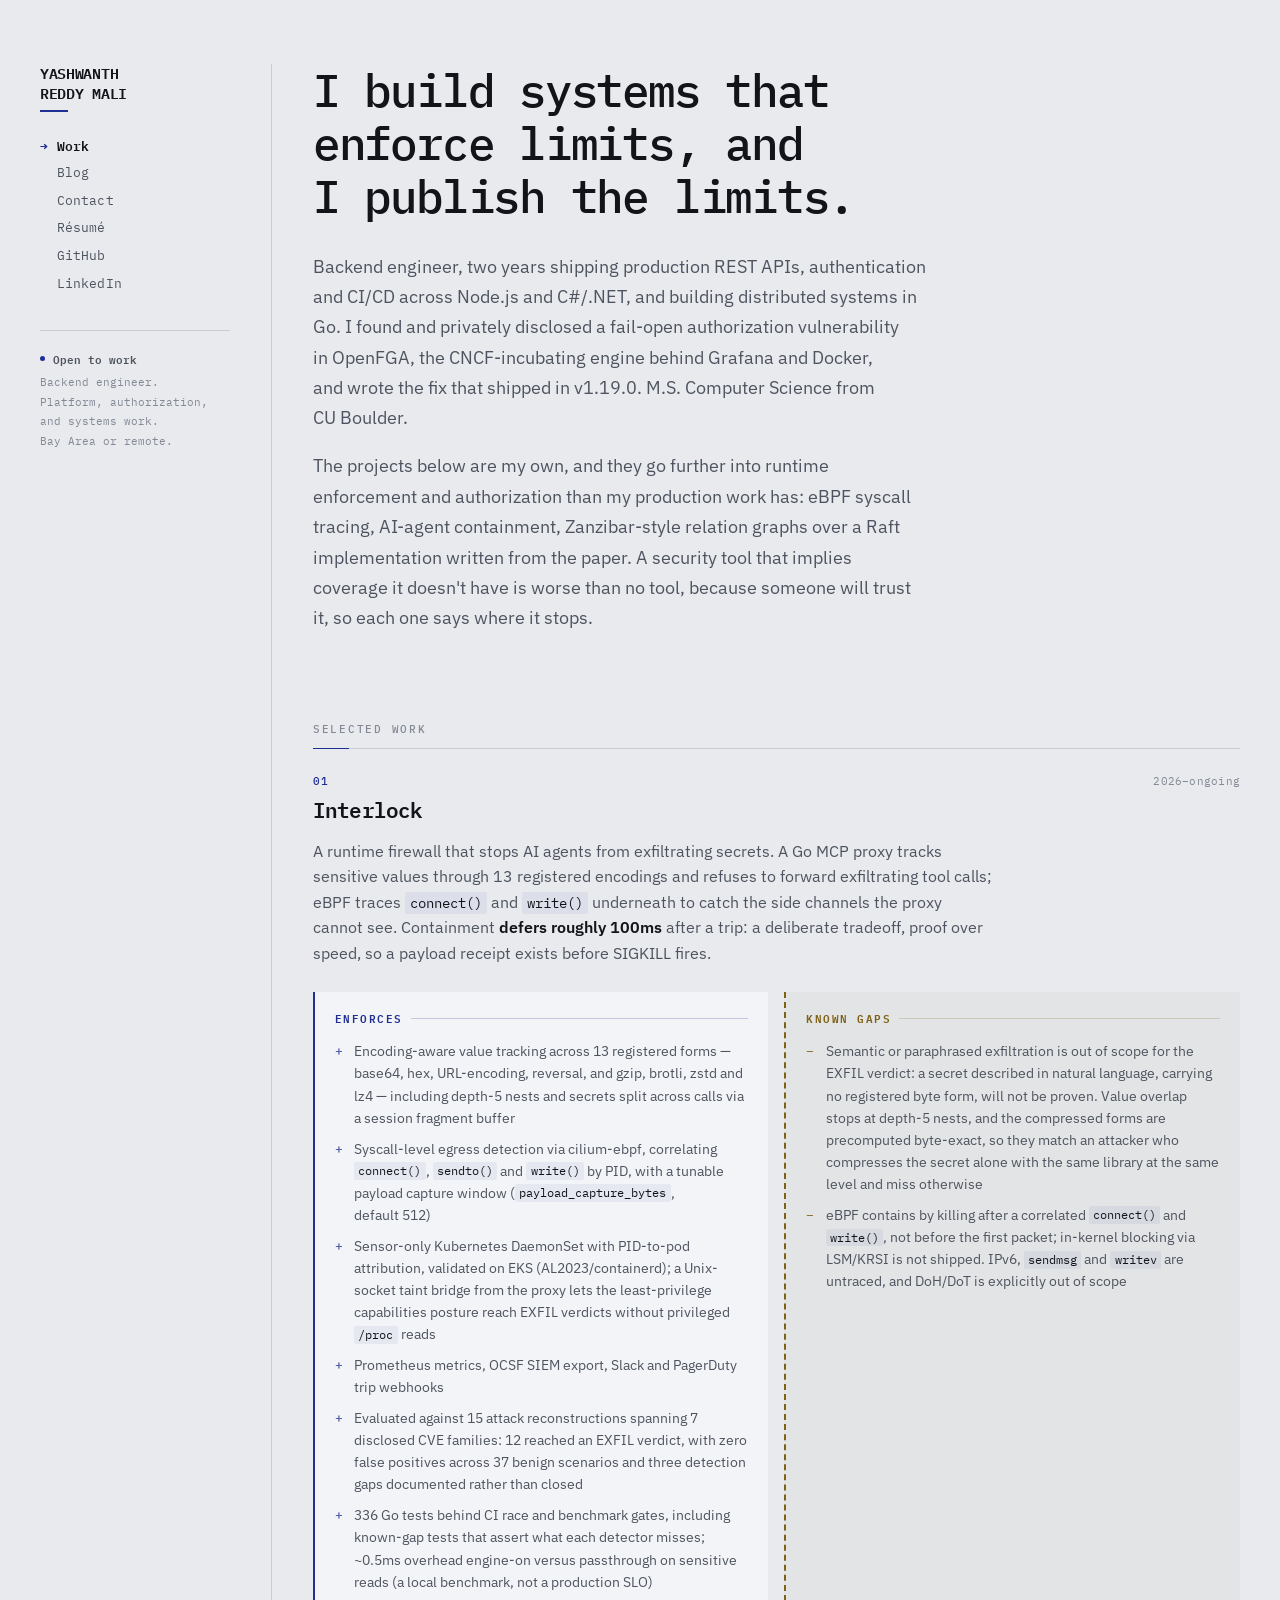
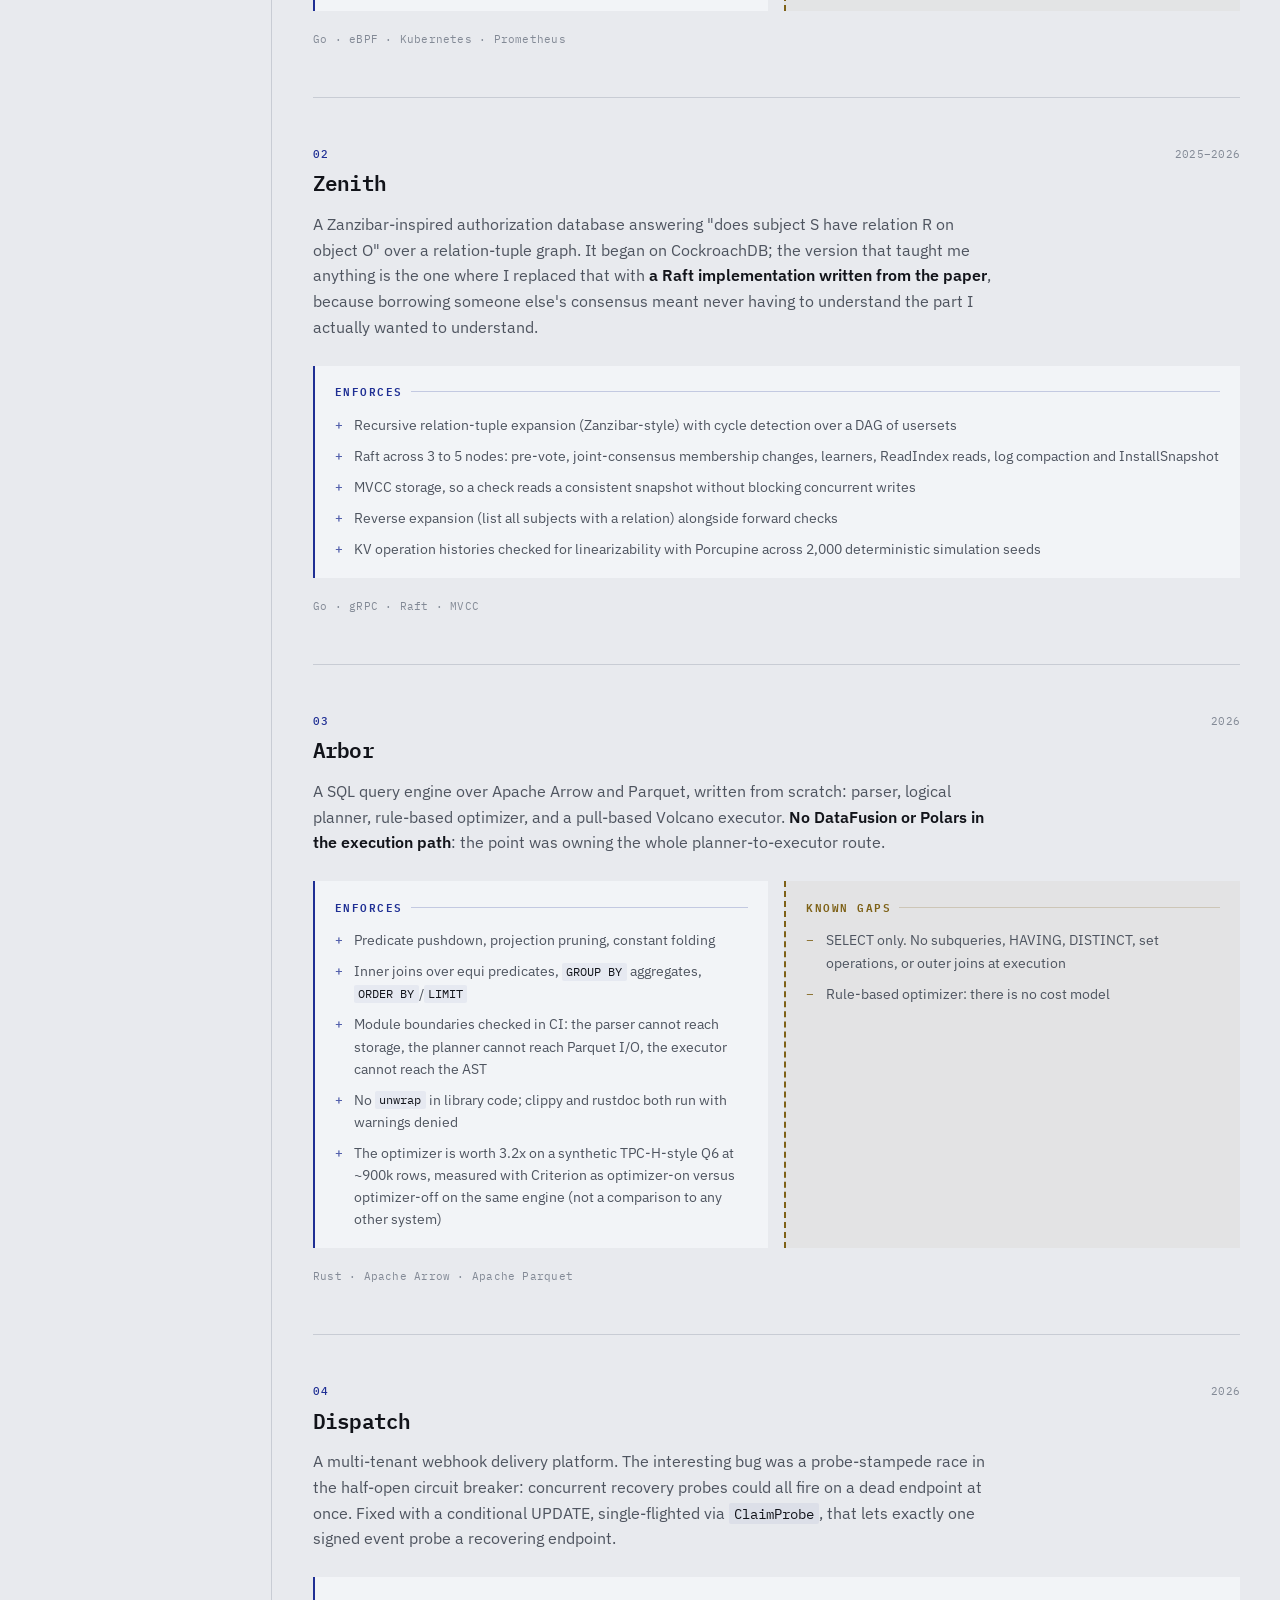
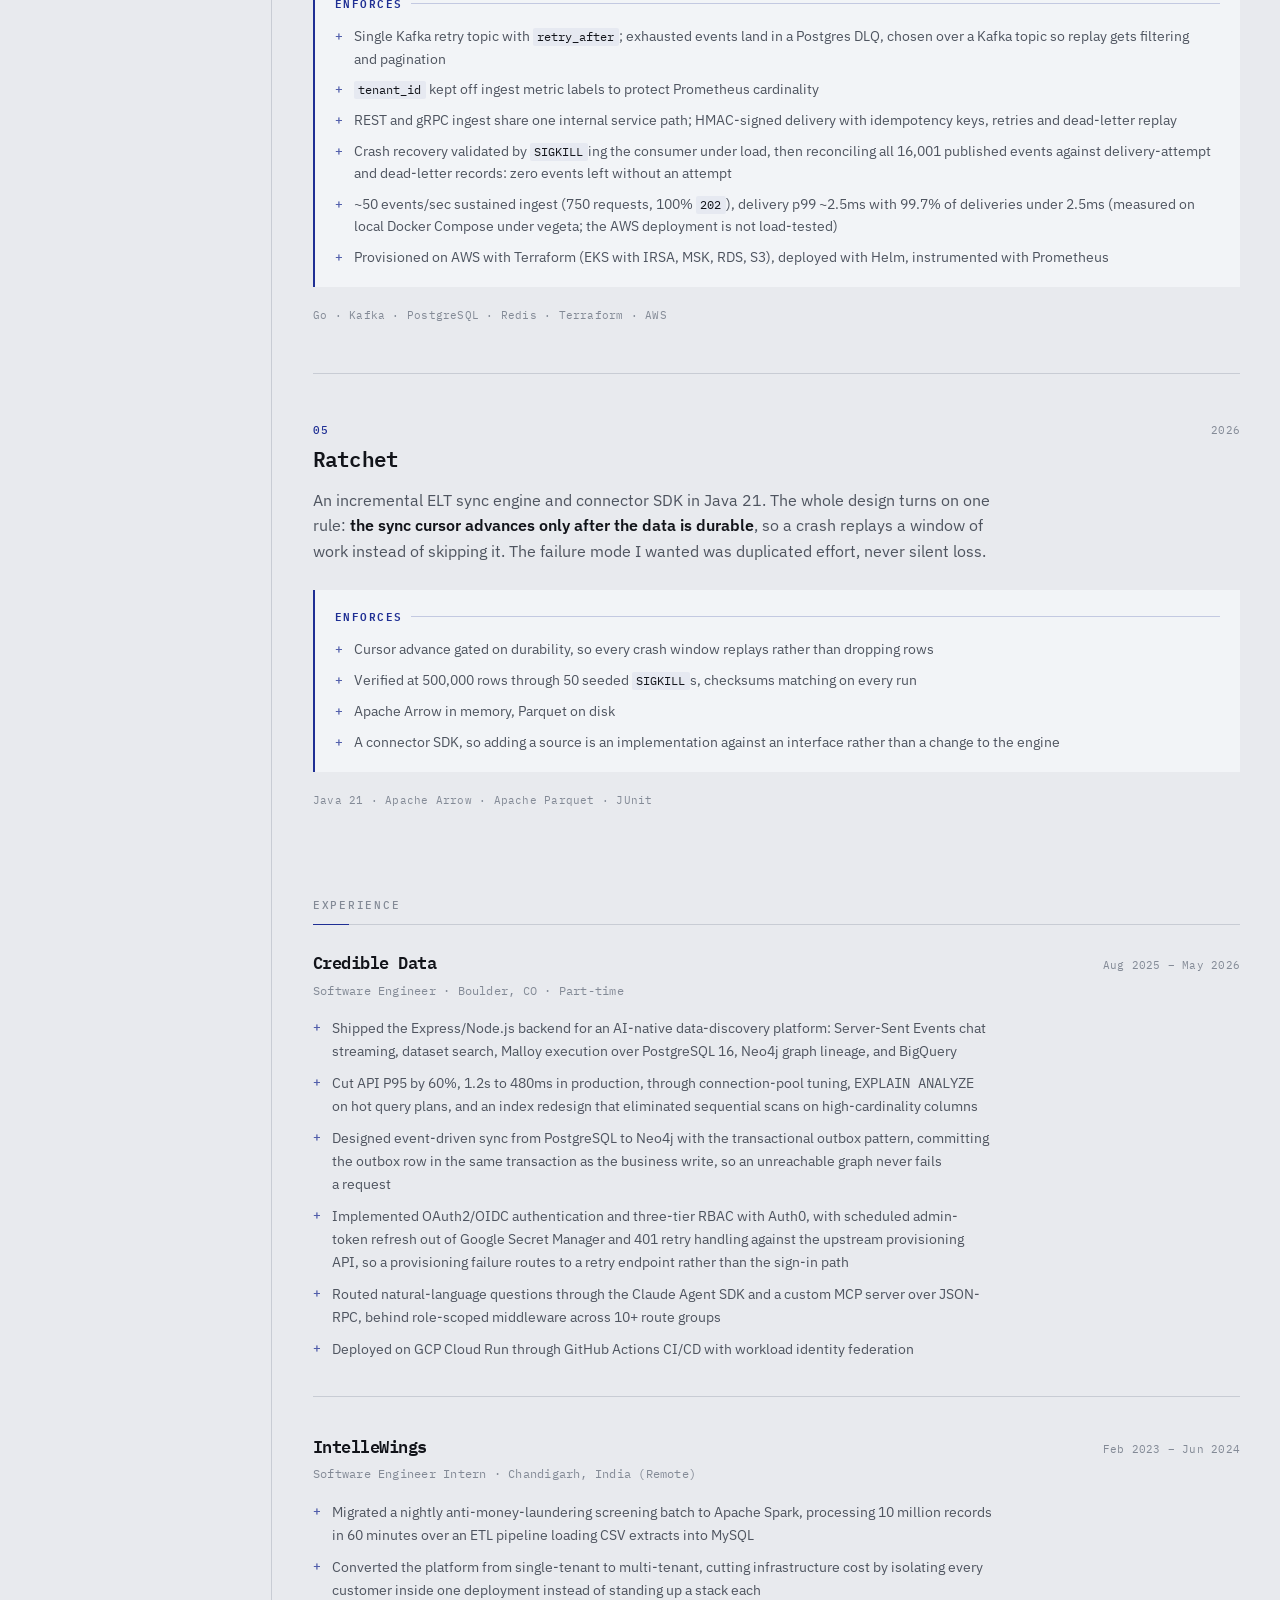
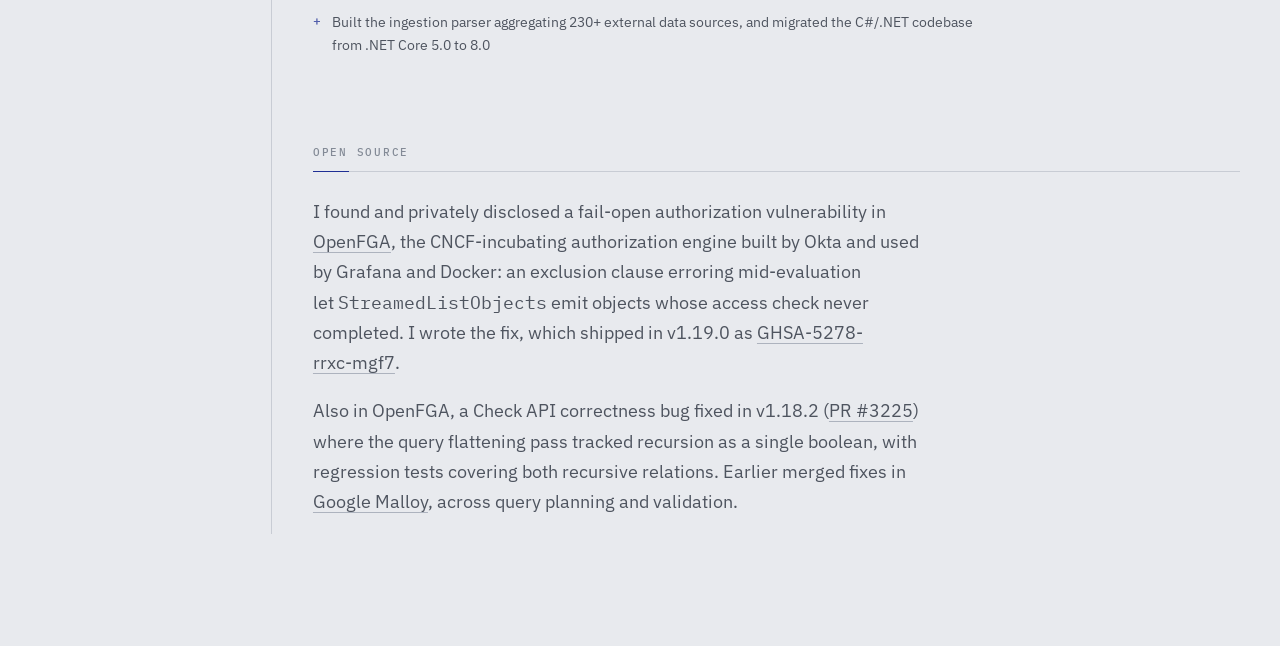
==== commit f351216b: "Sync site to the new resume Replaces resume.pdf and brings the page copy in line with it. Where the " ====
--- a/index.html
+++ b/index.html
@@ -4,17 +4,22 @@
 <meta charset="utf-8">
 <meta name="viewport" content="width=device-width, initial-scale=1">
 <title>Yashwanth Reddy Mali | backend engineer</title>
-<meta name="description" content="Backend engineer. Production systems in Go, Python and TypeScript; projects in runtime enforcement, authorization, and query engines.">
+<meta name="description" content="Backend engineer. Production APIs, auth and CI/CD in Node.js and C#/.NET; distributed systems in Go. Found and fixed a fail-open authorization bug in OpenFGA.">
 <link rel="icon" href="data:image/svg+xml,%3Csvg%20xmlns%3D%22http%3A%2F%2Fwww.w3.org%2F2000%2Fsvg%22%20viewBox%3D%220%200%2032%2032%22%3E%3Crect%20width%3D%2232%22%20height%3D%2232%22%20rx%3D%224%22%20fill%3D%22%2314161A%22%2F%3E%3Ctext%20x%3D%2216%22%20y%3D%2224%22%20font-family%3D%22ui-monospace%2CSFMono-Regular%2CMenlo%2Cmonospace%22%20font-size%3D%2221%22%20font-weight%3D%22700%22%20fill%3D%22%239DAEFF%22%20text-anchor%3D%22middle%22%3EY%3C%2Ftext%3E%3C%2Fsvg%3E">
 <link rel="canonical" href="https://yashwanthreddymali.com/">
 <meta property="og:type" content="website">
 <meta property="og:site_name" content="Yashwanth Reddy Mali">
 <meta property="og:url" content="https://yashwanthreddymali.com/">
-<meta property="og:title" content="Yashwanth Reddy Mali | backend engineer">
-<meta property="og:description" content="Backend engineer. Production systems in Go, Python and TypeScript; projects in runtime enforcement, authorization, and query engines.">
-<meta name="twitter:card" content="summary">
-<meta name="twitter:title" content="Yashwanth Reddy Mali | backend engineer">
-<meta name="twitter:description" content="Backend engineer. Production systems in Go, Python and TypeScript; projects in runtime enforcement, authorization, and query engines.">
+<meta property="og:title" content="Yashwanth Reddy Mali">
+<meta property="og:description" content="Backend engineer. Production APIs, auth and CI/CD in Node.js and C#/.NET; distributed systems in Go. Found and fixed a fail-open authorization bug in OpenFGA.">
+<meta property="og:image" content="https://yashwanthreddymali.com/assets/og/home.png">
+<meta property="og:image:width" content="1200">
+<meta property="og:image:height" content="630">
+<meta property="og:image:alt" content="I build systems that enforce limits, and I publish the limits — yashwanthreddymali.com">
+<meta name="twitter:card" content="summary_large_image">
+<meta name="twitter:title" content="Yashwanth Reddy Mali">
+<meta name="twitter:description" content="Backend engineer. Production APIs, auth and CI/CD in Node.js and C#/.NET; distributed systems in Go. Found and fixed a fail-open authorization bug in OpenFGA.">
+<meta name="twitter:image" content="https://yashwanthreddymali.com/assets/og/home.png">
 <link rel="preconnect" href="https://fonts.googleapis.com">
 <link rel="preconnect" href="https://fonts.gstatic.com" crossorigin>
 <link href="https://fonts.googleapis.com/css2?family=IBM+Plex+Mono:wght@400;500;600&family=IBM+Plex+Sans:wght@400;600&family=IBM+Plex+Serif:ital,wght@0,400;0,600;1,400&display=swap" rel="stylesheet">
@@ -47,16 +52,16 @@
     <h1 class="thesis">I build systems that enforce limits, and I publish the limits.</h1>
 
     <p class="standfirst">
-      Backend engineer, two years shipping production systems in Go, Python, Java and TypeScript.
-      Most recently the backend of an AI data-discovery platform: an MCP server over JSON-RPC, an
-      Auth0/JWT gateway, and API P95 cut from 1.2s to 480ms. Merged fixes in Auth0 OpenFGA and
-      Google Malloy. M.S. Computer Science from CU Boulder.
+      Backend engineer, two years shipping production REST APIs, authentication and CI/CD across
+      Node.js and C#/.NET, and building distributed systems in Go. I found and privately disclosed
+      a fail-open authorization vulnerability in OpenFGA, the CNCF-incubating engine behind Grafana
+      and Docker, and wrote the fix that shipped in v1.19.0. M.S. Computer Science from CU Boulder.
     </p>
 
     <p class="standfirst">
       The projects below are my own, and they go further into runtime enforcement and authorization
       than my production work has: eBPF syscall tracing, AI-agent containment, Zanzibar-style
-      relation graphs. A security tool that implies coverage it doesn't have is worse than no tool,
+      relation graphs over a Raft implementation written from the paper. A security tool that implies coverage it doesn't have is worse than no tool,
       because someone will trust it, so each one says where it stops.
     </p>
 
@@ -70,7 +75,7 @@
         </div>
         <p class="entry-lede">
           A runtime firewall that stops AI agents from exfiltrating secrets. A Go MCP proxy tracks
-          sensitive values through base64, hex, URL and gzip encodings and refuses to forward
+          sensitive values through 13 registered encodings and refuses to forward
           exfiltrating tool calls; eBPF traces <code>connect()</code> and <code>write()</code> underneath
           to catch the side channels the proxy cannot see. Containment
           <strong>defers roughly 100ms</strong> after a trip: a deliberate tradeoff, proof over speed,
@@ -80,17 +85,18 @@
           <div class="panel panel--enforces">
             <p class="panel-label">Enforces</p>
             <ul>
-              <li>Encoding-aware value tracking across base64, hex, URL-encoding, reversal and gzip, including depth-2 nests and secrets split across calls via a session fragment buffer</li>
+              <li>Encoding-aware value tracking across 13 registered forms — base64, hex, URL-encoding, reversal, and gzip, brotli, zstd and lz4 — including depth-5 nests and secrets split across calls via a session fragment buffer</li>
               <li>Syscall-level egress detection via cilium-ebpf, correlating <code>connect()</code>, <code>sendto()</code> and <code>write()</code> by PID, with a tunable payload capture window (<code>payload_capture_bytes</code>, default 512)</li>
               <li>Sensor-only Kubernetes DaemonSet with PID-to-pod attribution, validated on EKS (AL2023/containerd); a Unix-socket taint bridge from the proxy lets the least-privilege capabilities posture reach EXFIL verdicts without privileged <code>/proc</code> reads</li>
               <li>Prometheus metrics, OCSF SIEM export, Slack and PagerDuty trip webhooks</li>
-              <li>178 tests, including known-gap tests that assert what each detector misses; ~0.5ms overhead engine-on versus passthrough on sensitive reads (a local benchmark, not a production SLO)</li>
+              <li>Evaluated against 15 attack reconstructions spanning 7 disclosed CVE families: 12 reached an EXFIL verdict, with zero false positives across 37 benign scenarios and three detection gaps documented rather than closed</li>
+              <li>336 Go tests behind CI race and benchmark gates, including known-gap tests that assert what each detector misses; ~0.5ms overhead engine-on versus passthrough on sensitive reads (a local benchmark, not a production SLO)</li>
             </ul>
           </div>
           <div class="panel panel--gaps">
             <p class="panel-label">Known gaps</p>
             <ul>
-              <li>Semantic or paraphrased exfiltration is out of scope for the EXFIL verdict: a secret described in natural language, carrying no registered byte form, will not be proven. Value overlap also stops at depth-4 nests and compressors other than gzip</li>
+              <li>Semantic or paraphrased exfiltration is out of scope for the EXFIL verdict: a secret described in natural language, carrying no registered byte form, will not be proven. Value overlap stops at depth-5 nests, and the compressed forms are precomputed byte-exact, so they match an attacker who compresses the secret alone with the same library at the same level and miss otherwise</li>
               <li>eBPF contains by killing after a correlated <code>connect()</code> and <code>write()</code>, not before the first packet; in-kernel blocking via LSM/KRSI is not shipped. IPv6, <code>sendmsg</code> and <code>writev</code> are untraced, and DoH/DoT is explicitly out of scope</li>
             </ul>
           </div>
@@ -104,24 +110,25 @@
           <span class="entry-meta">2025–2026</span>
         </div>
         <p class="entry-lede">
-          A Zanzibar-inspired authorization engine answering "does subject S have relation R on
-          object O" over a relation-tuple graph, with recursive userset expansion and cycle
-          detection. Built to understand the tradeoffs from the implementer's side rather than
-          the consumer's.
+          A Zanzibar-inspired authorization database answering "does subject S have relation R on
+          object O" over a relation-tuple graph. It began on CockroachDB; the version that taught
+          me anything is the one where I replaced that with <strong>a Raft implementation written
+          from the paper</strong>, because borrowing someone else's consensus meant never having to
+          understand the part I actually wanted to understand.
         </p>
         <div class="ledger">
           <div class="panel panel--enforces">
             <p class="panel-label">Enforces</p>
             <ul>
               <li>Recursive relation-tuple expansion (Zanzibar-style) with cycle detection over a DAG of usersets</li>
-              <li>Zookie-based causal consistency using CockroachDB logical timestamps</li>
-              <li>Singleflight deduplication and an LRU cache with selective, not full-flush, invalidation on writes</li>
+              <li>Raft across 3 to 5 nodes: pre-vote, joint-consensus membership changes, learners, ReadIndex reads, log compaction and InstallSnapshot</li>
+              <li>MVCC storage, so a check reads a consistent snapshot without blocking concurrent writes</li>
               <li>Reverse expansion (list all subjects with a relation) alongside forward checks</li>
-              <li>Direct checks run in low single-digit microseconds on the hot path in Go benchmarks (~1.2μs/op); sub-10ms end-to-end is the target, not yet measured against production traffic</li>
-            </ul>
-          </div>
-        </div>
-        <p class="stack">Go · CockroachDB · gRPC · Prometheus</p>
+              <li>KV operation histories checked for linearizability with Porcupine across 2,000 deterministic simulation seeds</li>
+            </ul>
+          </div>
+        </div>
+        <p class="stack">Go · gRPC · Raft · MVCC</p>
       </article>
 
       <article class="entry">
@@ -174,12 +181,39 @@
             <ul>
               <li>Single Kafka retry topic with <code>retry_after</code>; exhausted events land in a Postgres DLQ, chosen over a Kafka topic so replay gets filtering and pagination</li>
               <li><code>tenant_id</code> kept off ingest metric labels to protect Prometheus cardinality</li>
-              <li>REST and gRPC ingest share one internal service path; HMAC-signed delivery with retries and dead-letter replay</li>
-              <li>~50 events/sec sustained ingest (750 requests, 100% <code>202</code>), delivery p99 ~2.5ms with 99.7% of deliveries under 2.5ms (measured on local Docker Compose under vegeta, not a cloud deployment)</li>
-            </ul>
-          </div>
-        </div>
-        <p class="stack">Go · PostgreSQL · Kafka · Redis</p>
+              <li>REST and gRPC ingest share one internal service path; HMAC-signed delivery with idempotency keys, retries and dead-letter replay</li>
+              <li>Crash recovery validated by <code>SIGKILL</code>ing the consumer under load, then reconciling all 16,001 published events against delivery-attempt and dead-letter records: zero events left without an attempt</li>
+              <li>~50 events/sec sustained ingest (750 requests, 100% <code>202</code>), delivery p99 ~2.5ms with 99.7% of deliveries under 2.5ms (measured on local Docker Compose under vegeta; the AWS deployment is not load-tested)</li>
+              <li>Provisioned on AWS with Terraform (EKS with IRSA, MSK, RDS, S3), deployed with Helm, instrumented with Prometheus</li>
+            </ul>
+          </div>
+        </div>
+        <p class="stack">Go · Kafka · PostgreSQL · Redis · Terraform · AWS</p>
+      </article>
+
+      <article class="entry">
+        <div class="entry-head">
+          <h2 class="entry-name">Ratchet</h2>
+          <span class="entry-meta">2026</span>
+        </div>
+        <p class="entry-lede">
+          An incremental ELT sync engine and connector SDK in Java 21. The whole design turns on
+          one rule: <strong>the sync cursor advances only after the data is durable</strong>, so a
+          crash replays a window of work instead of skipping it. The failure mode I wanted was
+          duplicated effort, never silent loss.
+        </p>
+        <div class="ledger">
+          <div class="panel panel--enforces">
+            <p class="panel-label">Enforces</p>
+            <ul>
+              <li>Cursor advance gated on durability, so every crash window replays rather than dropping rows</li>
+              <li>Verified at 500,000 rows through 50 seeded <code>SIGKILL</code>s, checksums matching on every run</li>
+              <li>Apache Arrow in memory, Parquet on disk</li>
+              <li>A connector SDK, so adding a source is an implementation against an interface rather than a change to the engine</li>
+            </ul>
+          </div>
+        </div>
+        <p class="stack">Java 21 · Apache Arrow · Apache Parquet · JUnit</p>
       </article>
     </section>
 
@@ -191,12 +225,14 @@
           <h2 class="role-name">Credible Data</h2>
           <span class="role-meta">Aug 2025 – May 2026</span>
         </div>
-        <p class="role-title">Software Engineer · Boulder, CO</p>
+        <p class="role-title">Software Engineer · Boulder, CO · Part-time</p>
         <ul class="role-points">
           <li>Shipped the Express/Node.js backend for an AI-native data-discovery platform: Server-Sent Events chat streaming, dataset search, Malloy execution over PostgreSQL 16, Neo4j graph lineage, and BigQuery</li>
           <li>Cut API P95 by 60%, 1.2s to 480ms in production, through connection-pool tuning, <code>EXPLAIN ANALYZE</code> on hot query plans, and an index redesign that eliminated sequential scans on high-cardinality columns</li>
-          <li>Guaranteed at-least-once delivery with idempotent consumers via a graph outbox spanning PostgreSQL and Neo4j: zero data loss, full audit lineage on every state mutation</li>
-          <li>Routed natural-language questions through the Claude Agent SDK and a custom MCP server over JSON-RPC, secured behind an Auth0/JWT gateway with role-scoped middleware across 10+ route groups</li>
+          <li>Designed event-driven sync from PostgreSQL to Neo4j with the transactional outbox pattern, committing the outbox row in the same transaction as the business write, so an unreachable graph never fails a request</li>
+          <li>Implemented OAuth2/OIDC authentication and three-tier RBAC with Auth0, with scheduled admin-token refresh out of Google Secret Manager and 401 retry handling against the upstream provisioning API, so a provisioning failure routes to a retry endpoint rather than the sign-in path</li>
+          <li>Routed natural-language questions through the Claude Agent SDK and a custom MCP server over JSON-RPC, behind role-scoped middleware across 10+ route groups</li>
+          <li>Deployed on GCP Cloud Run through GitHub Actions CI/CD with workload identity federation</li>
         </ul>
       </article>
 
@@ -205,11 +241,11 @@
           <h2 class="role-name">IntelleWings</h2>
           <span class="role-meta">Feb 2023 – Jun 2024</span>
         </div>
-        <p class="role-title">Software Engineer Intern · Chandigarh, India</p>
+        <p class="role-title">Software Engineer Intern · Chandigarh, India (Remote)</p>
         <ul class="role-points">
-          <li>Shipped a Java and Spring Boot transaction-monitoring backend processing 100K+ transactions a month at sub-200ms in production, owning reliability: parameterized SQL, PII masking, audit logging</li>
-          <li>Cut query latency by 70%, 800ms to 240ms in production, with multi-tier caching across Redis and a local tier</li>
-          <li>Re-architected deployment pipelines on Jenkins, Docker and Kubernetes, shrinking release cycles from five days to three</li>
+          <li>Migrated a nightly anti-money-laundering screening batch to Apache Spark, processing 10 million records in 60 minutes over an ETL pipeline loading CSV extracts into MySQL</li>
+          <li>Converted the platform from single-tenant to multi-tenant, cutting infrastructure cost by isolating every customer inside one deployment instead of standing up a stack each</li>
+          <li>Built the ingestion parser aggregating 230+ external data sources, and migrated the C#/.NET codebase from .NET Core 5.0 to 8.0</li>
         </ul>
       </article>
     </section>
@@ -217,13 +253,25 @@
     <section class="block" aria-labelledby="os">
       <p class="eyebrow" id="os">Open source</p>
       <p class="standfirst">
-        Merged fixes in <a href="https://github.com/openfga/openfga">Auth0 OpenFGA</a> and
+        I found and privately disclosed a fail-open authorization vulnerability in
+        <a href="https://github.com/openfga/openfga">OpenFGA</a>, the CNCF-incubating authorization
+        engine built by Okta and used by Grafana and Docker: an exclusion clause erroring
+        mid-evaluation let <code>StreamedListObjects</code> emit objects whose access check never
+        completed. I wrote the fix, which shipped in v1.19.0 as
+        <a href="https://github.com/openfga/openfga/security/advisories/GHSA-5278-rrxc-mgf7">GHSA-5278-rrxc-mgf7</a>.
+      </p>
+      <p class="standfirst">
+        Also in OpenFGA, a Check API correctness bug fixed in v1.18.2
+        (<a href="https://github.com/openfga/openfga/pull/3225">PR #3225</a>) where the query
+        flattening pass tracked recursion as a single boolean, with regression tests covering both
+        recursive relations. Earlier merged fixes in
         <a href="https://github.com/malloydata/malloy">Google Malloy</a>, across query planning and
-        validation, including a consistency-token correctness fix in OpenFGA's Check API.
+        validation.
       </p>
     </section>
 
   </main>
 </div>
+<!-- Cloudflare Web Analytics --><script type='module' src='https://static.cloudflareinsights.com/beacon.min.js' data-cf-beacon='{"token": "377a1b7285664a9ebb2fe6d2664cc4d8"}'></script><!-- End Cloudflare Web Analytics -->
 </body>
 </html>
--- a/assets/site.css
+++ b/assets/site.css
@@ -609,6 +609,221 @@
    own type and rhythm rather than inheriting the serif body. */
 .article-body .ledger { font-family: var(--sans); margin: 0 0 1.5rem; }
 .article-body .panel-label { margin: 0 0 0.85rem; }
+
+/* Tables read as instrument data: mono, ruled, tabular figures. */
+.article-body table {
+  width: 100%;
+  border-collapse: collapse;
+  margin: 0 0 1.5rem;
+  font-family: var(--sans);
+  font-size: 0.86rem;
+}
+.article-body th,
+.article-body td {
+  padding: 0.6rem 1rem 0.6rem 0;
+  text-align: left;
+  vertical-align: baseline;
+  border-bottom: 1px solid var(--rule);
+  font-variant-numeric: tabular-nums;
+}
+.article-body th {
+  font-family: var(--mono);
+  font-size: 0.66rem;
+  font-weight: 600;
+  letter-spacing: 0.1em;
+  text-transform: uppercase;
+  color: var(--ink-faint);
+  border-bottom: 1px solid var(--rule-strong);
+}
+.article-body td { color: var(--ink-soft); }
+.article-body td strong { color: var(--ink); }
+.article-body td:last-child, .article-body th:last-child { padding-right: 0; }
+
+/* ---------- architecture diagram ----------
+   A wiring schematic in the same hairline/mono vocabulary as the
+   rest of the site: solid accent for the system's own path, dashed
+   ink-faint for anything untrusted or adversarial. No SVG, no JS:
+   plain CSS grid with drawn connector lines. */
+
+.flow {
+  font-family: var(--sans);
+  background: var(--paper-raised);
+  border: 1px solid var(--rule);
+  border-radius: 3px;
+  padding: clamp(2rem, 5vw, 3.25rem) clamp(1.5rem, 6vw, 3.5rem);
+  margin: 0 0 1.75rem;
+}
+
+.flow-grid {
+  display: grid;
+  grid-template-columns: minmax(5.5rem, 1fr) minmax(2.5rem, 10%) minmax(8.5rem, 1.4fr) minmax(2.5rem, 10%) minmax(9.5rem, 1.4fr);
+  row-gap: 0.9rem;
+  align-items: center;
+}
+
+.flow-node {
+  position: relative;
+  padding: 1.05rem 1rem;
+  border: 1px solid var(--rule-strong);
+  border-radius: 2px;
+  background: var(--paper);
+  font-family: var(--mono);
+  font-size: 0.86rem;
+  font-weight: 500;
+  letter-spacing: -0.01em;
+  line-height: 1.4;
+  text-align: center;
+}
+.flow-node small {
+  display: block;
+  margin-top: 0.3rem;
+  font-family: var(--sans);
+  font-size: 0.72rem;
+  font-weight: 400;
+  letter-spacing: 0;
+  color: var(--ink-faint);
+}
+
+.flow-node--core { border-color: var(--accent); background: var(--accent-wash); }
+.flow-node--untrusted {
+  align-self: start;
+  border-style: dashed;
+  border-color: var(--ink-faint);
+  background: transparent;
+  color: var(--ink-soft);
+}
+
+.flow-node--engine {
+  text-align: left;
+  padding: 1.15rem 1.35rem 1.3rem;
+}
+.flow-node--engine .flow-node-title {
+  display: block;
+  font-size: 0.94rem;
+  margin-bottom: 0.7rem;
+}
+.flow-node--engine ul {
+  margin: 0;
+  padding: 0;
+  list-style: none;
+  border-top: 1px solid var(--rule);
+  padding-top: 0.65rem;
+  display: flex;
+  flex-direction: column;
+  gap: 0.4rem;
+}
+.flow-node--engine li {
+  font-family: var(--sans);
+  font-size: 0.76rem;
+  color: var(--ink-faint);
+  line-height: 1.5;
+  white-space: nowrap;
+}
+
+.flow-hbridge {
+  grid-row: 1;
+  position: relative;
+  align-self: center;
+  height: 2px;
+  background: var(--accent);
+  opacity: 0.75;
+}
+.flow-hbridge::before,
+.flow-hbridge::after {
+  content: "";
+  position: absolute;
+  top: 50%;
+  width: 0;
+  height: 0;
+  border-top: 4.5px solid transparent;
+  border-bottom: 4.5px solid transparent;
+  transform: translateY(-50%);
+}
+.flow-hbridge::before { left: 0; border-right: 6px solid var(--accent); opacity: 0.85; }
+.flow-hbridge::after { right: 0; border-left: 6px solid var(--accent); opacity: 0.85; }
+
+/* Each connector is a line - label - line stack, so the two line
+   segments visibly touch the nodes above and below: the arrow reads
+   as one continuous run interrupted only by its own caption. */
+.flow-connector {
+  display: flex;
+  flex-direction: column;
+  align-items: center;
+  height: 5rem;
+}
+.flow-line {
+  position: relative;
+  flex: 1 1 auto;
+  width: 2px;
+  min-height: 0.85rem;
+  background: var(--accent);
+  opacity: 0.75;
+}
+.flow-line--dashed {
+  width: 0;
+  background: none;
+  border-left: 2px dashed var(--ink-faint);
+  opacity: 1;
+}
+.flow-line--arrow-down::after,
+.flow-line--arrow-up::before {
+  content: "";
+  position: absolute;
+  left: 50%;
+  width: 0;
+  height: 0;
+  border-left: 5px solid transparent;
+  border-right: 5px solid transparent;
+  transform: translateX(-50%);
+}
+.flow-line--arrow-down::after { bottom: -1px; border-top: 7px solid var(--accent); }
+.flow-line--arrow-up::before { top: -1px; border-bottom: 7px solid var(--accent); }
+.flow-line--dashed.flow-line--arrow-down::after { border-top-color: var(--ink-faint); }
+.flow-connector-label {
+  flex: 0 0 auto;
+  padding: 0.3rem 0;
+  font-family: var(--mono);
+  font-size: 0.72rem;
+  letter-spacing: 0.01em;
+  color: var(--ink-soft);
+  white-space: nowrap;
+  text-align: center;
+}
+.flow-connector--dashed .flow-connector-label { color: var(--ink-faint); }
+
+.flow-key {
+  display: flex;
+  flex-wrap: wrap;
+  gap: 0.5rem 1.75rem;
+  margin-top: 2.25rem;
+  padding-top: 1.1rem;
+  border-top: 1px solid var(--rule);
+  font-family: var(--mono);
+  font-size: 0.7rem;
+  letter-spacing: 0.02em;
+  color: var(--ink-faint);
+}
+.flow-key span { display: inline-flex; align-items: center; gap: 0.45rem; }
+.flow-key i {
+  display: inline-block;
+  width: 0.95rem;
+  height: 0;
+  border-top: 1.5px solid var(--accent);
+  font-style: normal;
+}
+.flow-key i.flow-key--dashed { border-top-style: dashed; border-top-color: var(--ink-faint); }
+
+@media (max-width: 34rem) {
+  .flow { padding: 1.75rem 1.25rem; }
+  .flow-grid { grid-template-columns: 1fr; row-gap: 0.75rem; }
+  .flow-hbridge { display: none; }
+  .flow-node, .flow-connector {
+    grid-column: 1 !important;
+    grid-row: auto !important;
+  }
+  .flow-node--engine { text-align: center; }
+  .flow-node--engine li { white-space: normal; }
+}
 
 .article-body blockquote {
   margin: 0 0 1.35rem;
@@ -782,3 +997,23 @@
     color: #555;
   }
 }
+
+/* Schematics: ruled like the tables, drawn in the page's own ink. */
+.article-body figure.schematic {
+  margin: calc(var(--step) * 1.6) 0;
+}
+.article-body figure.schematic svg {
+  display: block;
+  width: 100%;
+  height: auto;
+  background: var(--paper-raised);
+  border: 1px solid var(--rule);
+  font-family: var(--mono);
+}
+.article-body figure.schematic figcaption {
+  margin-top: 0.65rem;
+  font-family: var(--mono);
+  font-size: 0.78rem;
+  line-height: 1.6;
+  color: var(--ink-faint);
+}
